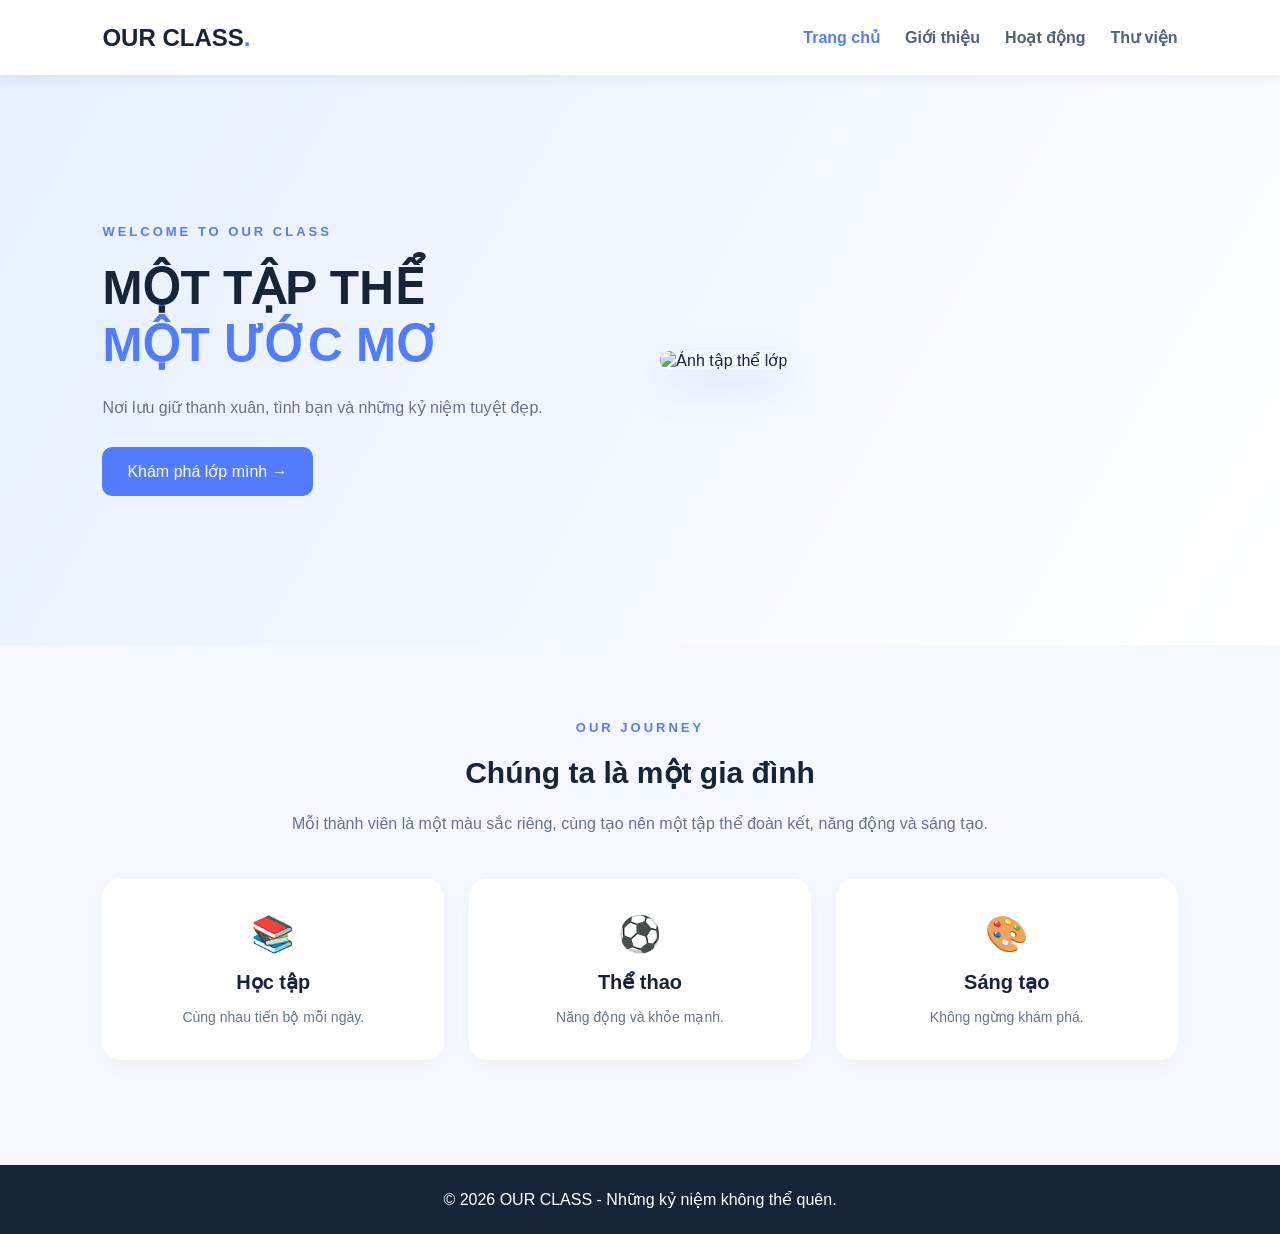
==== index.html @ 31184b4b "Add files via upload" ====
<!DOCTYPE html>
<html lang="vi">
<head>
    <meta charset="UTF-8">
    <meta name="viewport" content="width=device-width, initial-scale=1.0">
    <title>Website Lớp Học</title>
    <link rel="stylesheet" href="style.css">
</head>
<body>
    <header>
        <a href="index.html" class="logo">OUR CLASS<span>.</span></a>
        <nav>
            <a href="index.html" class="active">Trang chủ</a>
            <a href="gioithieu.html">Giới thiệu</a>
            <a href="hoatdong.html">Hoạt động</a>
            <a href="thuvien.html">Thư viện</a>
        </nav>
    </header>

    <section class="hero">
        <div class="hero-content">
            <p class="tag">WELCOME TO OUR CLASS</p>
            <h1>MỘT TẬP THỂ<br><span>MỘT ƯỚC MƠ</span></h1>
            <p>Nơi lưu giữ thanh xuân, tình bạn và những kỷ niệm tuyệt đẹp.</p>
            <a href="gioithieu.html" class="btn">Khám phá lớp mình →</a>
        </div>
        <div class="hero-image">
            <img src="images/lop.jpg" alt="Ảnh tập thể lớp">
        </div>
    </section>

    <section class="intro">
        <p class="tag">OUR JOURNEY</p>
        <h2>Chúng ta là một gia đình</h2>
        <p>Mỗi thành viên là một màu sắc riêng, cùng tạo nên một tập thể đoàn kết, năng động và sáng tạo.</p>
        <div class="cards">
            <div class="card">📚<h3>Học tập</h3><p>Cùng nhau tiến bộ mỗi ngày.</p></div>
            <div class="card">⚽<h3>Thể thao</h3><p>Năng động và khỏe mạnh.</p></div>
            <div class="card">🎨<h3>Sáng tạo</h3><p>Không ngừng khám phá.</p></div>
        </div>
    </section>

    <footer>© 2026 OUR CLASS - Những kỷ niệm không thể quên.</footer>
    <script src="script.js"></script>
</body>
</html>
---- style.css ----
* {
    margin: 0;
    padding: 0;
    box-sizing: border-box;
}

body {
    font-family: Arial, sans-serif;
    background: #f5f8ff;
    color: #17243a;
}

header {
    height: 75px;
    background: white;
    display: flex;
    justify-content: space-between;
    align-items: center;
    padding: 0 8%;
    position: sticky;
    top: 0;
    z-index: 10;
    box-shadow: 0 3px 15px #00000010;
}

.logo {
    font-size: 24px;
    font-weight: bold;
    color: #17243a;
    text-decoration: none;
}

.logo span, h1 span {
    color: #527cff;
}

nav {
    display: flex;
    gap: 25px;
}

nav a {
    color: #526078;
    text-decoration: none;
    font-weight: bold;
    transition: 0.3s;
}

nav a:hover, nav a.active {
    color: #527cff;
}

.hero {
    min-height: 570px;
    display: flex;
    align-items: center;
    justify-content: space-between;
    padding: 70px 8%;
    gap: 40px;
    background: linear-gradient(120deg, #e7efff, #ffffff);
}

.hero-content {
    flex: 1;
}

.tag {
    color: #527cff;
    font-size: 13px;
    font-weight: bold;
    letter-spacing: 3px;
    margin-bottom: 20px;
}

h1 {
    font-size: 48px;
    line-height: 1.2;
    margin-bottom: 20px;
}

.hero-content > p:not(.tag) {
    color: #66738a;
    line-height: 1.8;
}

.hero-image {
    flex: 1;
}

.hero-image img {
    width: 100%;
    height: 350px;
    object-fit: cover;
    border-radius: 25px;
    box-shadow: 0 15px 40px #527cff30;
}

.btn {
    display: inline-block;
    margin-top: 25px;
    background: #527cff;
    color: white;
    text-decoration: none;
    padding: 15px 25px;
    border-radius: 10px;
    transition: 0.3s;
}

.btn:hover {
    background: #315ce0;
    transform: translateY(-4px);
}

.intro {
    text-align: center;
    padding: 75px 8%;
}

h2 {
    font-size: 30px;
    margin-bottom: 20px;
}

.intro > p:not(.tag) {
    color: #66738a;
    line-height: 1.8;
}

.cards {
    display: grid;
    grid-template-columns: repeat(3, 1fr);
    gap: 25px;
    margin-top: 40px;
}

.card {
    background: white;
    padding: 35px 20px;
    border-radius: 18px;
    font-size: 35px;
    box-shadow: 0 5px 25px #00000008;
    transition: 0.3s;
}

.card:hover {
    transform: translateY(-8px);
}

.card h3 {
    font-size: 20px;
    margin: 15px 0;
}

.card p {
    font-size: 14px;
    color: #66738a;
}

.page-title {
    text-align: center;
    padding: 75px 20px;
    background: linear-gradient(120deg, #e7efff, #ffffff);
}

.page-title p:last-child {
    color: #66738a;
}

.content {
    display: flex;
    align-items: center;
    gap: 40px;
    padding: 60px 8%;
}

.content img {
    width: 50%;
    border-radius: 20px;
}

.content p {
    color: #66738a;
    line-height: 1.9;
    margin-bottom: 15px;
}

.activity-list {
    padding: 50px 8%;
}

.activity {
    display: flex;
    align-items: center;
    gap: 30px;
    background: white;
    padding: 20px;
    margin-bottom: 25px;
    border-radius: 18px;
    box-shadow: 0 5px 20px #00000008;
}

.activity img {
    width: 250px;
    height: 170px;
    object-fit: cover;
    border-radius: 12px;
}

.activity p {
    color: #66738a;
    line-height: 1.8;
}

.gallery {
    padding: 50px 8%;
    display: grid;
    grid-template-columns: repeat(3, 1fr);
    gap: 20px;
}

.gallery img {
    width: 100%;
    height: 240px;
    object-fit: cover;
    border-radius: 15px;
    transition: 0.3s;
    cursor: pointer;
}

.gallery img:hover {
    transform: scale(1.04);
}

footer {
    background: #17243a;
    color: white;
    text-align: center;
    padding: 25px;
    margin-top: 30px;
}

@media (max-width: 750px) {
    header {
        height: auto;
        padding: 20px;
        flex-direction: column;
        gap: 18px;
    }

    nav {
        flex-wrap: wrap;
        justify-content: center;
        gap: 15px;
    }

    .hero, .content, .activity {
        flex-direction: column;
    }

    h1 {
        font-size: 34px;
    }

    .hero-image img, .content img {
        width: 100%;
    }

    .cards, .gallery {
        grid-template-columns: 1fr;
    }

    .activity img {
        width: 100%;
    }
}
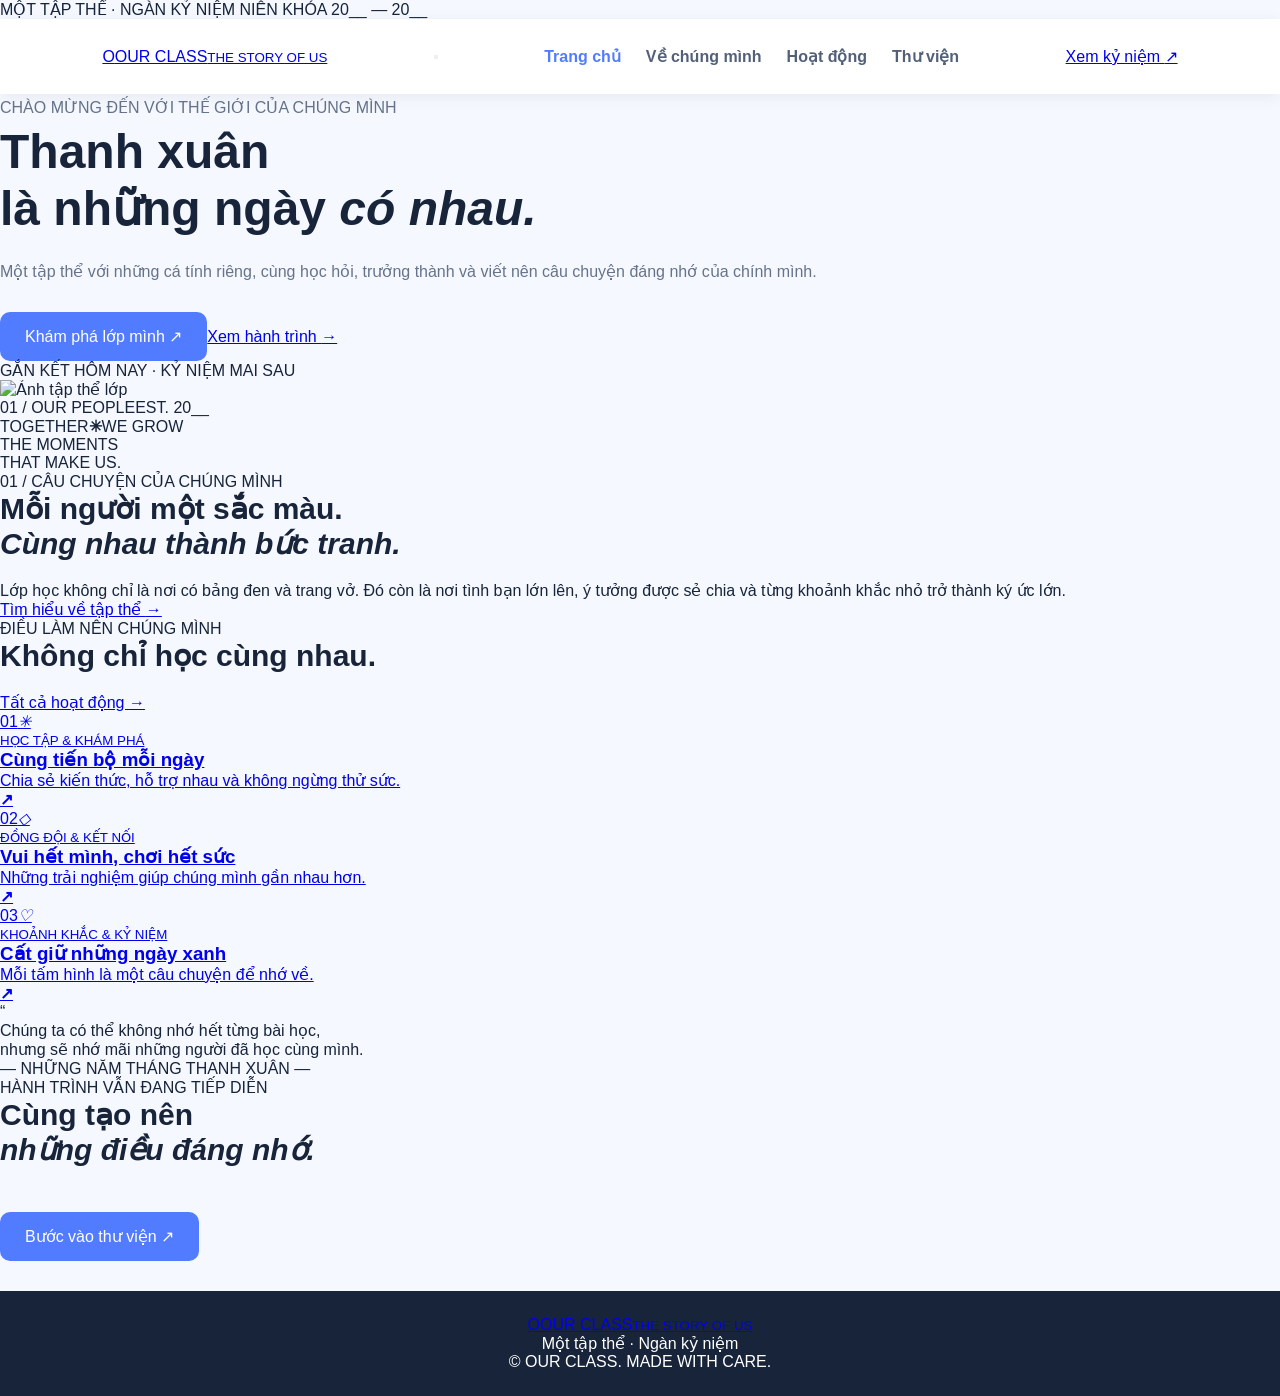
==== commit 4c5dffc3: "Update index.html" ====
--- a/index.html
+++ b/index.html
@@ -1,47 +1,64 @@
-
 <!DOCTYPE html>
 <html lang="vi">
 <head>
-    <meta charset="UTF-8">
-    <meta name="viewport" content="width=device-width, initial-scale=1.0">
-    <title>Website Lớp Học</title>
-    <link rel="stylesheet" href="style.css">
+  <meta charset="UTF-8">
+  <meta name="viewport" content="width=device-width, initial-scale=1.0">
+  <meta name="theme-color" content="#121a22">
+  <meta name="description" content="Không gian lưu giữ hành trình, hoạt động và kỷ niệm của tập thể lớp.">
+  <title>Our Class — Trang chủ</title>
+  <link rel="preconnect" href="https://fonts.googleapis.com">
+  <link rel="preconnect" href="https://fonts.gstatic.com" crossorigin>
+  <link href="https://fonts.googleapis.com/css2?family=DM+Sans:wght@400;500;600;700&family=Playfair+Display:ital,wght@0,500;0,600;0,700;1,500;1,600&display=swap" rel="stylesheet">
+  <link rel="stylesheet" href="style.css">
 </head>
 <body>
-    <header>
-        <a href="index.html" class="logo">OUR CLASS<span>.</span></a>
-        <nav>
-            <a href="index.html" class="active">Trang chủ</a>
-            <a href="gioithieu.html">Giới thiệu</a>
-            <a href="hoatdong.html">Hoạt động</a>
-            <a href="thuvien.html">Thư viện</a>
-        </nav>
-    </header>
+  <div class="topline"><span class="topline-dot"></span> MỘT TẬP THỂ · NGÀN KỶ NIỆM <span class="topline-year">NIÊN KHÓA 20__ — 20__</span></div>
+  <header class="site-header">
+    <a class="brand" href="index.html" aria-label="Our Class trang chủ"><span class="brand-symbol">O</span><span class="brand-name">OUR CLASS<small>THE STORY OF US</small></span></a>
+    <button class="menu-toggle" type="button" aria-label="Mở menu" aria-expanded="false"><span></span><span></span></button>
+    <nav class="nav" aria-label="Điều hướng chính">
+      <a class="active" href="index.html">Trang chủ</a><a href="gioithieu.html">Về chúng mình</a><a href="hoatdong.html">Hoạt động</a><a href="thuvien.html">Thư viện</a>
+    </nav>
+    <a class="header-link" href="thuvien.html">Xem kỷ niệm <span>↗</span></a>
+  </header>
 
-    <section class="hero">
-        <div class="hero-content">
-            <p class="tag">WELCOME TO OUR CLASS</p>
-            <h1>MỘT TẬP THỂ<br><span>MỘT ƯỚC MƠ</span></h1>
-            <p>Nơi lưu giữ thanh xuân, tình bạn và những kỷ niệm tuyệt đẹp.</p>
-            <a href="gioithieu.html" class="btn">Khám phá lớp mình →</a>
-        </div>
-        <div class="hero-image">
-            <img src="images/lop.jpg" alt="Ảnh tập thể lớp">
-        </div>
+  <main>
+    <section class="home-hero">
+      <div class="hero-content reveal">
+        <p class="eyebrow"><span></span> CHÀO MỪNG ĐẾN VỚI THẾ GIỚI CỦA CHÚNG MÌNH</p>
+        <h1>Thanh xuân<br>là những ngày <em>có nhau.</em></h1>
+        <p class="hero-lead">Một tập thể với những cá tính riêng, cùng học hỏi, trưởng thành và viết nên câu chuyện đáng nhớ của chính mình.</p>
+        <div class="hero-buttons"><a class="btn btn-gold" href="gioithieu.html">Khám phá lớp mình <span>↗</span></a><a class="quiet-link" href="hoatdong.html">Xem hành trình <span>→</span></a></div>
+        <div class="hero-footnote"><span class="footnote-line"></span> GẮN KẾT HÔM NAY · KỶ NIỆM MAI SAU</div>
+      </div>
+      <div class="hero-art reveal">
+        <div class="hero-photo photo-shell" data-fallback="ẢNH TẬP THỂ LỚP"><img src="images/lop.jpg" alt="Ảnh tập thể lớp"></div>
+        <div class="hero-photo-caption"><span>01 / OUR PEOPLE</span><span>EST. 20__</span></div>
+        <div class="round-seal"><span>TOGETHER</span><b>✳</b><span>WE GROW</span></div>
+        <div class="hero-side-note">THE MOMENTS<br>THAT MAKE US.</div>
+      </div>
     </section>
 
-    <section class="intro">
-        <p class="tag">OUR JOURNEY</p>
-        <h2>Chúng ta là một gia đình</h2>
-        <p>Mỗi thành viên là một màu sắc riêng, cùng tạo nên một tập thể đoàn kết, năng động và sáng tạo.</p>
-        <div class="cards">
-            <div class="card">📚<h3>Học tập</h3><p>Cùng nhau tiến bộ mỗi ngày.</p></div>
-            <div class="card">⚽<h3>Thể thao</h3><p>Năng động và khỏe mạnh.</p></div>
-            <div class="card">🎨<h3>Sáng tạo</h3><p>Không ngừng khám phá.</p></div>
-        </div>
+    <section class="story-intro section-pad">
+      <div class="section-index">01 <span>/</span> CÂU CHUYỆN CỦA CHÚNG MÌNH</div>
+      <div class="story-grid"><h2>Mỗi người một sắc màu.<br><em>Cùng nhau thành bức tranh.</em></h2><div class="story-text"><p>Lớp học không chỉ là nơi có bảng đen và trang vở. Đó còn là nơi tình bạn lớn lên, ý tưởng được sẻ chia và từng khoảnh khắc nhỏ trở thành ký ức lớn.</p><a class="line-link" href="gioithieu.html">Tìm hiểu về tập thể <span>→</span></a></div></div>
     </section>
 
-    <footer>© 2026 OUR CLASS - Những kỷ niệm không thể quên.</footer>
-    <script src="script.js"></script>
+    <section class="highlights section-pad">
+      <div class="section-heading"><div><p class="eyebrow">ĐIỀU LÀM NÊN CHÚNG MÌNH</p><h2>Không chỉ học cùng nhau.</h2></div><a class="line-link" href="hoatdong.html">Tất cả hoạt động <span>→</span></a></div>
+      <div class="highlight-grid">
+        <a class="highlight-card" href="hoatdong.html"><div class="highlight-visual visual-study"><span>01</span><i>✳</i></div><div class="highlight-copy"><small>HỌC TẬP & KHÁM PHÁ</small><h3>Cùng tiến bộ mỗi ngày</h3><p>Chia sẻ kiến thức, hỗ trợ nhau và không ngừng thử sức.</p><b>↗</b></div></a>
+        <a class="highlight-card" href="hoatdong.html"><div class="highlight-visual visual-team"><span>02</span><i>◇</i></div><div class="highlight-copy"><small>ĐỒNG ĐỘI & KẾT NỐI</small><h3>Vui hết mình, chơi hết sức</h3><p>Những trải nghiệm giúp chúng mình gần nhau hơn.</p><b>↗</b></div></a>
+        <a class="highlight-card" href="thuvien.html"><div class="highlight-visual visual-memory"><span>03</span><i>♡</i></div><div class="highlight-copy"><small>KHOẢNH KHẮC & KỶ NIỆM</small><h3>Cất giữ những ngày xanh</h3><p>Mỗi tấm hình là một câu chuyện để nhớ về.</p><b>↗</b></div></a>
+      </div>
+    </section>
+
+    <section class="quote-panel"><div class="quote-symbol">“</div><blockquote>Chúng ta có thể không nhớ hết từng bài học,<br>nhưng sẽ nhớ mãi những người đã học cùng mình.</blockquote><p>— NHỮNG NĂM THÁNG THANH XUÂN —</p></section>
+    <section class="closing-panel"><div><p class="eyebrow">HÀNH TRÌNH VẪN ĐANG TIẾP DIỄN</p><h2>Cùng tạo nên<br><em>những điều đáng nhớ.</em></h2></div><a class="btn btn-outline" href="thuvien.html">Bước vào thư viện <span>↗</span></a></section>
+  </main>
+
+  <footer class="site-footer"><a class="brand footer-brand" href="index.html"><span class="brand-symbol">O</span><span class="brand-name">OUR CLASS<small>THE STORY OF US</small></span></a><p>Một tập thể · Ngàn kỷ niệm</p><span>© <span class="year"></span> OUR CLASS. MADE WITH CARE.</span></footer>
+  <script src="script.js"></script>
 </body>
 </html>
+
